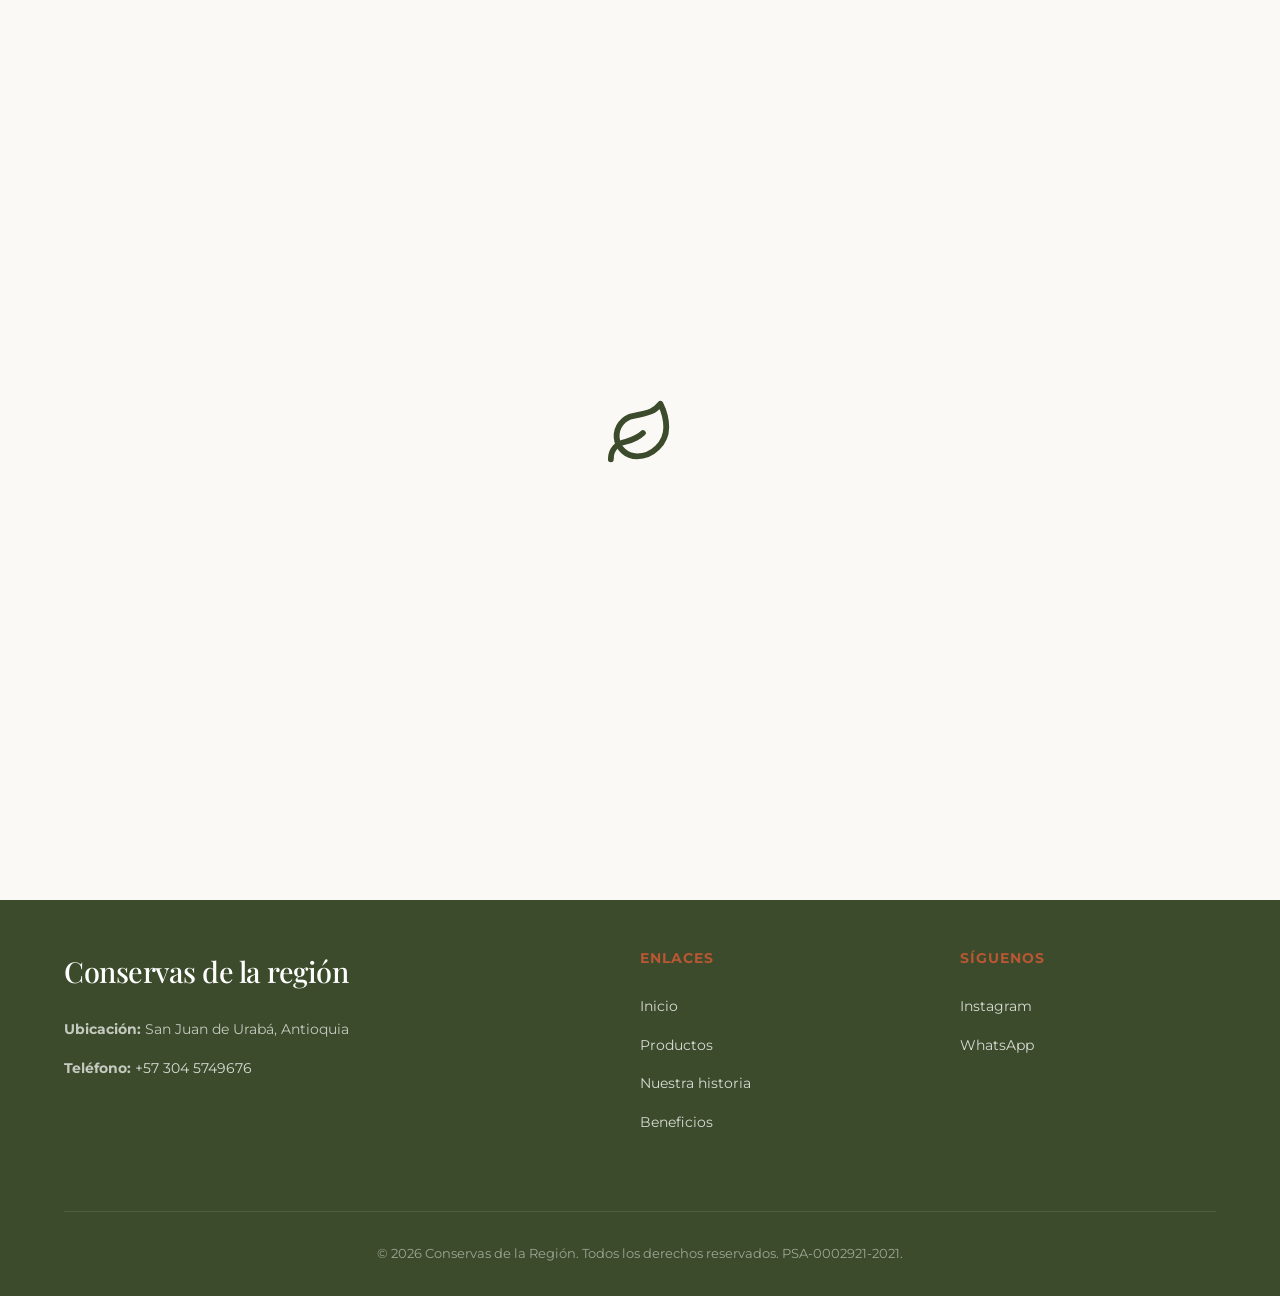
==== beneficios.html @ f10783f2 "Add files via upload" ====
<!DOCTYPE html>
<html lang="es">
<head>
    <meta charset="UTF-8">
    <meta name="viewport" content="width=device-width, initial-scale=1.0">
    <title>Beneficios del Coco | Conservas de la Región</title>
    <link rel="stylesheet" href="src/style.css"> 
    <link rel="icon" href="src/img/logo.png" type="image/png">
</head>
<body class="loading">
    <div id="loader" class="loader-container">
        <svg class="leaf-icon" viewBox="0 0 24 24" fill="none" stroke="currentColor" stroke-width="2" stroke-linecap="round" stroke-linejoin="round">
            <path d="M11 20A7 7 0 0 1 9.8 6.1C15.5 5 17 4.48 19 2c1 2 2 4.18 2 8 0 5.5-4.78 10-10 10Z"></path>
            <path d="M2 21c0-3 1.85-5.36 5.08-6C9.5 14.52 12 13 13 12"></path>
        </svg>
        <div class="loading-dots">
            <span></span>
            <span></span>
            <span></span>
        </div>
    </div>
<header id="header">
    <a href="index.html" class="logo">
        <img src="src/img/logo.png" alt="Logo Conservas" class="logo-img">
    </a>
    <div class="menu-toggle" id="mobile-menu">
        <span class="bar"></span>
        <span class="bar"></span>
        <span class="bar"></span>
    </div>
    <nav class="nav-menu">
        <ul>
            <li><a href="index.html">Inicio</a></li>
            <li><a href="catalogo.html">Productos</a></li>
            <li><a href="nosotros.html">Nuestra historia</a></li>
            <li><a href="beneficios.html" class="activo">Beneficios</a></li>
        </ul>
    </nav>
</header>

<section class="beneficios-bento fade-in" style="padding: 10rem 5% 6rem; background-color: var(--bg-principal);">
    <div class="cabecera-beneficios" style="text-align: center; max-width: 800px; margin: 0 auto 4rem;">
        <h1 class="seccion-titulo" style="font-size: 3rem; color: var(--verde-botanico);">Los Beneficios del Coco</h1>
        <p style="color: var(--texto-claro); font-size: 1.1rem;">Descubre el poder transformador de nuestra esencia pura. Cada gota de aceite de coco extra virgen está cargada de ácidos grasos y nutrientes que revitalizan tu cuerpo, mente y belleza natural.</p>
    </div>
    
    <div class="bento-grid" style="max-width: 1200px; margin: 0 auto;">
        <div class="bento-item">
            <h3>El Poder del Coco Extra Virgen</h3>
            <p>Más que un ingrediente, es un elixir natural. Nuestro aceite está lleno de ácidos grasos de cadena media que proporcionan energía limpia, mejoran tus niveles de colesterol y transforman tu vitalidad diaria desde la primera cucharada.</p>
        </div>
        
        <div class="bento-item">
            <h3>Claridad y Energía Mental</h3>
            <p>Impulsa tu función cerebral. Sus componentes únicos son una fuente de energía rápida y excelente aliada para la memoria, elevando tu concentración y previniendo el deterioro cognitivo.</p>
        </div>
        
        <div class="bento-item">
            <h3>Escudo Inmunológico</h3>
            <p>Su alta concentración de ácido láurico aumenta tus defensas y ayuda a eliminar bacterias y hongos de forma 100% natural.</p>
        </div>

        <div class="bento-item">
            <h3>Metabolismo Activo</h3>
            <p>Incrementa el gasto energético de tu organismo, acelerando la quema de calorías y apoyando la pérdida de peso.</p>
        </div>
        
        <div class="bento-item">
            <h3>Hidratación Profunda para Piel y Cabello</h3>
            <p>Un secreto de belleza milenario. Úsalo directamente para nutrir, reparar y proteger tu cabello y piel, logrando una textura suave, radiante y libre de químicos. Ideal para untar y mejorar tu estética al instante.</p>
        </div>
    </div>
</section>

<a href="https://wa.me/573045749676" class="whatsapp-float" target="_blank" aria-label="Chat de WhatsApp">
    <svg viewBox="0 0 24 24" width="30" height="30" fill="currentColor">
        <path d="M12.031 6.172c-3.181 0-5.767 2.586-5.768 5.766-.001 1.298.38 2.27 1.019 3.287l-.582 2.128 2.182-.573c.978.58 1.911.928 3.145.929 3.178 0 5.767-2.587 5.768-5.766.001-3.187-2.575-5.77-5.764-5.771zm3.392 8.244c-.144.405-.837.774-1.17.824-.299.045-.677.063-1.092-.125-.327-.149-.976-.36-1.855-1.154-.728-.659-1.218-1.473-1.361-1.716-.144-.244-.015-.376.106-.497.109-.109.24-.28.361-.421.12-.141.16-.242.24-.403.08-.162.04-.305-.02-.426-.06-.121-.54-1.305-.74-1.787-.193-.467-.389-.404-.536-.412-.137-.008-.293-.008-.452-.008-.158 0-.415.06-.632.296-.217.236-.826.808-.826 1.97s.847 2.284.965 2.441c.119.158 1.666 2.544 4.037 3.518.566.232 1.006.37 1.349.474.568.181 1.085.155 1.494.094.461-.069 1.416-.578 1.615-1.139.199-.56.199-1.04.14-1.14-.059-.098-.217-.157-.455-.276z"/>
    </svg>
</a>

<footer>
    <div class="footer-grid">
        <div>
            <a href="index.html" class="logo">Conservas de la región</a>
            <p style="margin-top: 1.5rem; margin-bottom: 0.5rem;"><strong>Ubicación:</strong> San Juan de Urabá, Antioquia</p>
            <p><strong>Teléfono:</strong> <a href="https://wa.me/573045749676" style="color: rgba(255,255,255,0.8); text-decoration: none; transition: color 0.3s;" onmouseover="this.style.color='#FFFFFF'" onmouseout="this.style.color='rgba(255,255,255,0.8)'">+57 304 5749676</a></p>
        </div>
        <div>
            <h4>Enlaces</h4>
            <ul>
                <li><a href="index.html">Inicio</a></li>
                <li><a href="catalogo.html">Productos</a></li>
                <li><a href="nosotros.html">Nuestra historia</a></li>
                <li><a href="beneficios.html" class="activo">Beneficios</a></li>
            </ul>
        </div>
        <div>
            <h4>Síguenos</h4>
            <ul>
                <li><a href="https://www.instagram.com/conservasdelaregion">Instagram</a></li>
                <li><a href="https://wa.me/573045749676">WhatsApp</a></li>
            </ul>
        </div>
    </div>
    <div class="footer-bottom">
        <p>© 2026 Conservas de la Región. Todos los derechos reservados. PSA-0002921-2021.</p>
    </div>
</footer>

<script src="src/app.js"></script>
</body>
</html>
---- src/style.css ----
@import url('https://fonts.googleapis.com/css2?family=Montserrat:wght@300;400;500&family=Playfair+Display:ital,wght@0,400;0,500;0,600;1,400&display=swap');
:root { --bg-principal: #FBF9F6; --texto-oscuro: #2A2C24; --texto-claro: #6B6D64; --verde-botanico: #3C4B2B; --terracota: #B85733; --borde-suave: #E8E5DF; --blanco: #FFFFFF; --font-titulos: 'Playfair Display', serif; --font-textos: 'Montserrat', sans-serif; }
* { margin: 0; padding: 0; box-sizing: border-box; }
body { font-family: var(--font-textos); background-color: var(--bg-principal); color: var(--texto-oscuro); line-height: 1.6; overflow-x: hidden; -webkit-font-smoothing: antialiased; }
body.loading { overflow: hidden; }
.loader-container { position: fixed; top: 0; left: 0; width: 100vw; height: 100vh; background-color: var(--bg-principal); display: flex; flex-direction: column; justify-content: center; align-items: center; z-index: 9999; transition: opacity 0.8s ease, visibility 0.8s ease; }
.loader-container.oculto { opacity: 0; visibility: hidden; }
.leaf-icon { width: 70px; height: 70px; color: var(--verde-botanico); margin-bottom: 25px; animation: flotar 2s ease-in-out infinite; }
.loading-dots { display: flex; gap: 8px; }
.loading-dots span { width: 10px; height: 10px; background-color: var(--verde-botanico); border-radius: 50%; animation: rebotar 1.4s infinite ease-in-out both; }
.loading-dots span:nth-child(1) { animation-delay: -0.32s; }
.loading-dots span:nth-child(2) { animation-delay: -0.16s; }
@keyframes flotar { 0%, 100% { transform: translateY(0); } 50% { transform: translateY(-10px); } }
@keyframes rebotar { 0%, 80%, 100% { transform: scale(0); } 40% { transform: scale(1); } }
h1, h2, h3, .logo { font-family: var(--font-titulos); font-weight: 500; }
.seccion-titulo { font-size: 2.5rem; color: var(--texto-oscuro); margin-bottom: 1rem; }
header { padding: 1.5rem 5%; display: flex; justify-content: space-between; align-items: center; position: fixed; width: 100%; top: 0; z-index: 1000; transition: background 0.4s ease, padding 0.4s ease; }
header.scrolled { background-color: rgba(251, 249, 246, 0.98); backdrop-filter: blur(10px); border-bottom: 1px solid var(--borde-suave); padding: 1rem 5%; }
.logo { font-size: 1.8rem; color: var(--verde-botanico); text-decoration: none; letter-spacing: -0.5px; position: relative; z-index: 1001; display: flex; align-items: center; gap: 10px; }
.logo-img { height: 80px; width: auto; object-fit: contain; }
.menu-toggle { display: none; flex-direction: column; cursor: pointer; z-index: 1001; }
.menu-toggle .bar { width: 25px; height: 2px; background-color: var(--verde-botanico); margin: 4px 0; transition: all 0.3s ease; }
nav ul { list-style: none; display: flex; gap: 2.5rem; }
nav a { text-decoration: none; color: var(--texto-oscuro); font-size: 0.8rem; font-weight: 500; text-transform: uppercase; letter-spacing: 1px; transition: color 0.3s; }
nav a:hover, nav a.activo { color: var(--terracota); }
.hero { height: 100vh; display: flex; align-items: center; padding: 0 5%; position: relative; }
.hero-bg { position: absolute; top: 0; left: 0; width: 100%; height: 100%; z-index: -1; overflow: hidden; }
.hero-bg::after { content: ''; position: absolute; top: 0; left: 0; width: 100%; height: 100%; background: linear-gradient(to right, rgba(251, 249, 246, 0.95) 0%, rgba(251, 249, 246, 0.6) 50%, transparent 100%); }
.hero-contenido { max-width: 600px; position: relative; z-index: 1; margin-top: 4rem; }
.badge { display: block; font-size: 0.75rem; text-transform: uppercase; letter-spacing: 2px; color: var(--terracota); margin-bottom: 1rem; font-weight: 500; }
.hero h1 { font-size: 4.5rem; line-height: 1.1; margin-bottom: 1.5rem; color: var(--verde-botanico); }
.hero h1 span { font-style: italic; color: var(--terracota); }
.hero p { font-size: 1.1rem; color: var(--texto-claro); margin-bottom: 2.5rem; max-width: 450px; }
.btn { display: inline-flex; justify-content: center; align-items: center; padding: 14px 35px; text-decoration: none; font-size: 0.85rem; text-transform: uppercase; letter-spacing: 1px; font-weight: 500; cursor: pointer; transition: all 0.4s ease; border-radius: 2px; }
.btn-primario { background-color: var(--verde-botanico); color: var(--blanco); border: 1px solid var(--verde-botanico); }
.btn-primario:hover { background-color: transparent; color: var(--verde-botanico); }
.btn-secundario { background-color: transparent; color: var(--texto-oscuro); border: 1px solid var(--texto-oscuro); }
.btn-secundario:hover { background-color: var(--texto-oscuro); color: var(--blanco); }
.btn-link { color: var(--terracota); text-decoration: none; font-size: 0.9rem; font-weight: 500; border-bottom: 1px solid transparent; transition: border-color 0.3s; }
.btn-link:hover { border-bottom-color: var(--terracota); }
.beneficios { padding: 6rem 5%; border-bottom: 1px solid var(--borde-suave); }
.contenedor-beneficios { display: grid; grid-template-columns: repeat(auto-fit, minmax(250px, 1fr)); gap: 4rem; max-width: 1200px; margin: 0 auto; }
.beneficio-card span { display: block; font-family: var(--font-titulos); font-size: 2rem; color: var(--terracota); opacity: 0.5; margin-bottom: 1rem; }
.beneficio-card h3 { margin-bottom: 1rem; font-size: 1.3rem; }
.beneficio-card p { color: var(--texto-claro); font-size: 0.95rem; }
.filosofia { padding: 8rem 5%; }
.filosofia-grid { display: grid; grid-template-columns: 0.8fr 1.2fr; gap: 6rem; align-items: center; max-width: 1200px; margin: 0 auto; }
.filosofia-img { position: relative; width: 100%; aspect-ratio: 16/9; border-radius: 8px; overflow: hidden; }
.filosofia-img .about-slide { position: absolute; top: 0; left: 0; width: 100%; height: 100%; object-fit: cover; opacity: 0; transition: opacity 0.8s ease-in-out; }
.filosofia-img .about-slide.active { opacity: 1; z-index: 1; }
.filosofia-texto p { color: var(--texto-claro); margin-bottom: 2rem; font-size: 1.05rem; }
.historia-tradicion { padding: 4rem 5% 6rem; background-color: var(--bg-principal); }
.carousel-wrapper { position: relative; max-width: 1000px; margin: 0 auto; border-radius: 16px; overflow: hidden; box-shadow: 0 20px 40px rgba(0,0,0,0.08); }
.carousel-track-container { position: relative; overflow: hidden; }
.carousel-track { padding: 0; margin: 0; list-style: none; display: flex; transition: transform 0.6s cubic-bezier(0.25, 0.46, 0.45, 0.94); }
.carousel-slide { min-width: 100%; }
.carousel-slide img { width: 100%; height: auto; display: block; object-fit: contain; }
.carousel-btn { position: absolute; top: 50%; transform: translateY(-50%); background: rgba(255,255,255,0.8); border: none; width: 45px; height: 45px; border-radius: 50%; display: flex; justify-content: center; align-items: center; cursor: pointer; color: var(--verde-botanico); z-index: 10; transition: background 0.3s, transform 0.3s; padding: 0; }
.carousel-btn:hover { background: var(--blanco); transform: translateY(-50%) scale(1.1); }
.carousel-btn svg { width: 20px; height: 20px; }
.carousel-btn.btn-izq { left: 20px; }
.carousel-btn.btn-der { right: 20px; }
.carousel-nav { position: absolute; bottom: 20px; left: 50%; transform: translateX(-50%); display: flex; gap: 10px; z-index: 10; }
.carousel-dot { border: none; width: 12px; height: 12px; border-radius: 50%; background: rgba(255,255,255,0.5); cursor: pointer; transition: background 0.3s, transform 0.3s; }
.carousel-dot.current-dot { background: var(--terracota); transform: scale(1.2); }
.beneficios-modernos { padding: 7rem 5%; background-color: var(--blanco); position: relative; }
.cabecera-beneficios { text-align: center; max-width: 800px; margin: 0 auto 4rem; }
.subtitulo-beneficios { color: var(--terracota); font-family: var(--font-titulos); font-size: 1.3rem; font-style: italic; margin-top: -0.5rem; }
.lista-beneficios { list-style: none; }
.lista-beneficios li { position: relative; padding-left: 1.5rem; margin-bottom: 1rem; color: var(--texto-oscuro); font-size: 0.95rem; }
.lista-beneficios li::before { content: '✓'; position: absolute; left: 0; color: var(--verde-botanico); font-weight: bold; }
.beneficios-grid { display: grid; grid-template-columns: repeat(auto-fit, minmax(300px, 1fr)); gap: 2.5rem; max-width: 1200px; margin: 0 auto; }
.beneficio-item-normal { background: var(--bg-principal); padding: 3rem 2rem; border-radius: 16px; text-align: center; transition: transform 0.4s ease, box-shadow 0.4s ease, border-color 0.4s ease; border: 1px solid var(--borde-suave); position: relative; overflow: hidden; z-index: 1; }
.beneficio-item-normal:hover { transform: translateY(-10px); box-shadow: 0 20px 40px rgba(60, 75, 43, 0.08); border-color: rgba(184, 87, 51, 0.3); }
.beneficio-item-normal::before { content: ''; position: absolute; top: 0; left: 0; width: 100%; height: 4px; background-color: var(--terracota); transform: scaleX(0); transform-origin: left; transition: transform 0.4s ease; z-index: -1; }
.beneficio-item-normal:hover::before { transform: scaleX(1); }
.icono-beneficio { width: 80px; height: 80px; background-color: var(--blanco); border-radius: 50%; display: flex; align-items: center; justify-content: center; margin: 0 auto 1.5rem; color: var(--verde-botanico); box-shadow: 0 8px 20px rgba(0,0,0,0.04); transition: color 0.4s ease, background-color 0.4s ease, transform 0.4s ease; }
.icono-beneficio svg { width: 35px; height: 35px; }
.beneficio-item-normal:hover .icono-beneficio { background-color: var(--verde-botanico); color: var(--blanco); transform: scale(1.1); }
.beneficio-item-normal h3 { color: var(--verde-botanico); margin-bottom: 1rem; font-size: 1.4rem; }
.beneficio-item-normal p { color: var(--texto-claro); font-size: 0.95rem; line-height: 1.7; }
.video-demostracion { padding: 6rem 5%; background-color: var(--bg-principal); }
.demo-grid { display: grid; grid-template-columns: 1fr 1.2fr; gap: 5rem; align-items: center; max-width: 1200px; margin: 0 auto; }
.demo-texto p { color: var(--texto-claro); font-size: 1.05rem; }
.demo-video-wrapper { position: relative; border-radius: 12px; overflow: hidden; box-shadow: 0 15px 35px rgba(0,0,0,0.1); width: 100%; }
.demo-video-wrapper video { width: 100%; height: auto; display: block; }
.ubicacion-grid { display: grid; grid-template-columns: 1fr 1fr; gap: 4rem; align-items: center; max-width: 1200px; margin: 0 auto; }
.ubicacion-video { border-radius: 12px; overflow: hidden; box-shadow: 0 15px 35px rgba(0,0,0,0.1); width: 100%; aspect-ratio: 4/3; }
.ubicacion-video video { width: 100%; height: 100%; object-fit: cover; display: block; }
.destacados { padding: 6rem 5% 8rem; background-color: var(--blanco); }
.cabecera-seccion { display: flex; justify-content: space-between; align-items: flex-end; margin-bottom: 4rem; max-width: 1200px; margin-inline: auto; flex-wrap: wrap; gap: 1rem; }
.grid-productos { display: flex; flex-wrap: wrap; justify-content: center; gap: 3rem; max-width: 1200px; margin: 0 auto; }
.card-producto { flex: 1 1 280px; max-width: 320px; background: var(--blanco); border-radius: 12px; box-shadow: 0 8px 24px rgba(0,0,0,0.06); overflow: hidden; transition: transform 0.4s ease, box-shadow 0.4s ease; text-align: center; display: flex; flex-direction: column; }
.card-producto:hover { transform: translateY(-10px); box-shadow: 0 15px 35px rgba(0,0,0,0.12); }
.img-container { display: block; position: relative; aspect-ratio: 4/5; overflow: hidden; background-color: #f4f4f4; cursor: pointer; width: 100%; }
.img-container img { width: 100%; height: 100%; object-fit: cover; transition: transform 0.8s cubic-bezier(0.25, 0.46, 0.45, 0.94); }
.hover-add { position: absolute; bottom: 0; left: 0; width: 100%; background: rgba(255,255,255,0.95); padding: 15px; font-size: 0.85rem; text-transform: uppercase; letter-spacing: 1px; font-weight: 600; transform: translateY(100%); transition: transform 0.4s ease; color: var(--texto-oscuro); backdrop-filter: blur(5px); }
.card-producto:hover .img-container img { transform: scale(1.08); }
.card-producto:hover .hover-add { transform: translateY(0); }
.info-producto { padding: 1.8rem 1.5rem; flex-grow: 1; display: flex; flex-direction: column; justify-content: center; }
.info-producto h3 { font-size: 1.2rem; margin-bottom: 0.5rem; line-height: 1.3; }
.precio { color: var(--texto-claro); font-size: 0.95rem; font-weight: 500; }
footer { background-color: var(--verde-botanico); color: var(--blanco); padding: 6rem 5% 2rem; }
.footer-grid { display: grid; grid-template-columns: 2fr 1fr 1fr; gap: 4rem; max-width: 1200px; margin: 0 auto 4rem; }
.footer-grid p { color: rgba(255,255,255,0.7); font-size: 0.9rem; max-width: 300px; margin-top: 1rem; }
.footer-grid h4 { font-family: var(--font-textos); text-transform: uppercase; letter-spacing: 1px; font-size: 0.85rem; margin-bottom: 1.5rem; color: var(--terracota); }
.footer-grid ul { list-style: none; }
.footer-grid ul li { margin-bottom: 0.8rem; }
.footer-grid ul a { color: rgba(255,255,255,0.8); text-decoration: none; font-size: 0.9rem; transition: color 0.3s; }
.footer-grid ul a:hover { color: var(--blanco); }
.footer-bottom { text-align: center; border-top: 1px solid rgba(255,255,255,0.1); padding-top: 2rem; font-size: 0.8rem; color: rgba(255,255,255,0.5); }
.footer-grid .logo { color: var(--blanco); }
.whatsapp-float { position: fixed; bottom: 30px; right: 30px; background-color: #25d366; color: #FFF; border-radius: 50%; width: 55px; height: 55px; display: flex; align-items: center; justify-content: center; box-shadow: 0 10px 20px rgba(37, 211, 102, 0.2); z-index: 999; transition: transform 0.3s ease; }
.whatsapp-float:hover { transform: translateY(-5px); }
.cart-float { position: fixed; bottom: 95px; right: 30px; background-color: var(--texto-oscuro); color: #FFF; border-radius: 50%; width: 55px; height: 55px; display: flex; align-items: center; justify-content: center; box-shadow: 0 10px 20px rgba(0, 0, 0, 0.15); z-index: 999; cursor: pointer; transition: transform 0.3s ease; }
.cart-float:hover { transform: translateY(-5px); }
.cart-badge { position: absolute; top: -5px; right: -5px; background-color: var(--terracota); color: white; font-size: 0.75rem; font-weight: bold; width: 22px; height: 22px; border-radius: 50%; display: flex; justify-content: center; align-items: center; }
.fade-in { opacity: 0; transform: translateY(20px); transition: opacity 1s ease-out, transform 1s ease-out; }
.fade-in.visible { opacity: 1; transform: translateY(0); }
.modal-overlay { position: fixed; top: 0; left: 0; width: 100vw; height: 100vh; background-color: rgba(42, 44, 36, 0.8); display: flex; justify-content: center; align-items: center; z-index: 2000; opacity: 0; visibility: hidden; transition: all 0.4s ease; padding: 15px; }
.modal-overlay.activo { opacity: 1; visibility: visible; }
.modal-content { background-color: var(--blanco); width: 100%; max-width: 900px; border-radius: 12px; position: relative; overflow: hidden; transform: translateY(20px); transition: transform 0.4s ease; display: flex; flex-direction: column; max-height: 90vh; }
.modal-overlay.activo .modal-content { transform: translateY(0); }
.close-modal { position: absolute; top: 15px; right: 20px; font-size: 2rem; cursor: pointer; color: var(--texto-claro); z-index: 10; line-height: 1; background: rgba(255,255,255,0.8); width: 35px; height: 35px; border-radius: 50%; display: flex; align-items: center; justify-content: center; }
.modal-grid { display: grid; grid-template-columns: 1fr 1fr; flex-grow: 1; overflow-y: auto; }
.carousel-container { position: relative; background: #f4f4f4; display: flex; align-items: center; justify-content: center; aspect-ratio: 1/1; width: 100%; }
.carousel-container img { width: 100%; height: 100%; object-fit: cover; }
.carousel-container .carousel-btn { position: absolute; top: 50%; transform: translateY(-50%); background: rgba(255,255,255,0.9); border: none; font-size: 1.5rem; cursor: pointer; width: 45px; height: 45px; border-radius: 50%; display: flex; justify-content: center; align-items: center; color: var(--texto-oscuro); transition: all 0.3s ease; box-shadow: 0 4px 10px rgba(0,0,0,0.1); padding: 0; z-index: 10; }
.carousel-container .carousel-btn:hover { background: var(--blanco); transform: translateY(-50%) scale(1.1); }
.carousel-container .carousel-btn.prev { left: 15px; }
.carousel-container .carousel-btn.next { right: 15px; }
.modal-info { padding: 3rem; display: flex; flex-direction: column; justify-content: center; }
.modal-info h2 { font-size: 2rem; color: var(--verde-botanico); margin-bottom: 1rem; }
.modal-info p { color: var(--texto-claro); margin-bottom: 2rem; }
.modal-acciones { display: flex; gap: 1rem; flex-wrap: wrap; }
.modal-acciones .btn { flex: 1 1 auto; text-align: center; justify-content: center; white-space: nowrap; }
.cart-sidebar { position: fixed; top: 0; right: -100%; width: 100%; max-width: 400px; height: 100vh; background-color: var(--bg-principal); z-index: 2001; box-shadow: -5px 0 15px rgba(0,0,0,0.1); transition: right 0.4s cubic-bezier(0.25, 0.46, 0.45, 0.94); display: flex; flex-direction: column; }
.cart-sidebar.activo { right: 0; }
.cart-header { padding: 2rem; border-bottom: 1px solid var(--borde-suave); display: flex; justify-content: space-between; align-items: center; }
.cart-header h3 { font-family: var(--font-titulos); font-size: 1.5rem; color: var(--verde-botanico); }
.close-cart { font-size: 2rem; cursor: pointer; color: var(--texto-claro); }
.cart-items { padding: 2rem; flex-grow: 1; overflow-y: auto; }
.cart-item { display: flex; align-items: center; gap: 15px; margin-bottom: 1.5rem; border-bottom: 1px solid var(--borde-suave); padding-bottom: 1rem; }
.cart-item img { width: 60px; height: 60px; object-fit: cover; border-radius: 8px; }
.cart-item-info { width: 100%; }
.cart-item-info h4 { font-size: 0.9rem; margin-bottom: 5px; }
.cart-item-info span { color: var(--texto-claro); font-size: 0.8rem; }
.qty-controls { display: flex; align-items: center; gap: 10px; margin-top: 5px; }
.qty-btn { background-color: var(--borde-suave); border: none; border-radius: 4px; width: 25px; height: 25px; display: flex; justify-content: center; align-items: center; cursor: pointer; font-size: 1rem; color: var(--texto-oscuro); transition: background 0.3s; }
.qty-btn:hover { background: var(--terracota); color: white; }
.remove-item { color: var(--terracota); font-size: 0.8rem; cursor: pointer; border: none; background: none; margin-top: 5px; text-decoration: underline; }
.cart-footer { padding: 2rem; border-top: 1px solid var(--borde-suave); background: white; }
@media (max-width: 900px) { .filosofia-grid, .ubicacion-grid { grid-template-columns: 1fr; gap: 3rem; } .footer-grid { grid-template-columns: 1fr; gap: 3rem; text-align: center; } .footer-grid p { margin: 1rem auto 0; } .demo-grid { grid-template-columns: 1fr; gap: 3rem; } }
@media (max-width: 768px) { .menu-toggle { display: flex; } .nav-menu { position: fixed; top: 0; right: -100%; width: 100%; height: 100vh; background-color: var(--bg-principal); display: flex; flex-direction: column; justify-content: center; align-items: center; transition: 0.4s ease; z-index: 1000; } .nav-menu.active { right: 0; } nav ul { flex-direction: column; text-align: center; gap: 2rem; } nav a { font-size: 1.5rem; } .menu-toggle.active .bar:nth-child(1) { transform: translateY(6px) rotate(45deg); } .menu-toggle.active .bar:nth-child(2) { opacity: 0; } .menu-toggle.active .bar:nth-child(3) { transform: translateY(-6px) rotate(-45deg); } .hero { padding: 0 5%; } .hero h1 { font-size: 2.8rem; } .hero-bg::after { background: linear-gradient(to bottom, rgba(251, 249, 246, 0.95) 0%, rgba(251, 249, 246, 0.8) 100%); } .hero-contenido { margin-top: 0; text-align: center; display: flex; flex-direction: column; align-items: center; } .hero p { margin: 0 auto 2rem; } .seccion-titulo { font-size: 2rem; } .filosofia, .beneficios, .destacados, .beneficios-modernos, .historia-tradicion, .video-demostracion, .ubicacion { padding: 4rem 5%; } .grid-productos { grid-template-columns: 1fr; gap: 2rem; } .cabecera-seccion { flex-direction: column; align-items: center; text-align: center; } .modal-grid { grid-template-columns: 1fr; display: flex; flex-direction: column; } .modal-info { padding: 1.5rem; } .modal-info h2 { font-size: 1.5rem; margin-bottom: 0.5rem; } .modal-info p { margin-bottom: 1.5rem; font-size: 0.9rem; } .modal-acciones { flex-direction: column; width: 100%; } .modal-acciones .btn { width: 100%; margin-bottom: 0.5rem; } .whatsapp-float { bottom: 20px; right: 15px; width: 50px; height: 50px; } .cart-float { bottom: 80px; right: 15px; width: 50px; height: 50px; } .cart-sidebar { max-width: 100%; } .cart-header, .cart-footer, .cart-items { padding: 1.5rem; } .beneficios-grid { gap: 1.5rem; } .beneficio-item-normal { padding: 2.5rem 1.5rem; } }
.historia-interactiva { padding: 6rem 5%; background-color: var(--bg-principal); overflow: hidden; }
.timeline { position: relative; max-width: 1000px; margin: 0 auto; padding: 2rem 0; }
.timeline::before { content: ''; position: absolute; width: 2px; background-color: var(--borde-suave); top: 0; bottom: 0; left: 50%; transform: translateX(-50%); }
.timeline-item { padding: 10px 40px; position: relative; width: 50%; box-sizing: border-box; margin-bottom: 3rem; }
.timeline-item:nth-child(odd) { left: 0; }
.timeline-item:nth-child(even) { left: 50%; }
.timeline-dot { position: absolute; width: 20px; height: 20px; background-color: var(--terracota); border-radius: 50%; top: 30px; z-index: 1; transition: transform .4s ease, box-shadow .4s ease; }
.timeline-item:nth-child(odd) .timeline-dot { right: -10px; }
.timeline-item:nth-child(even) .timeline-dot { left: -10px; }
.timeline-item:hover .timeline-dot { transform: scale(1.5); box-shadow: 0 0 15px rgba(184,87,51,.5); }
.historia-card { background-color: var(--blanco); padding: 2.5rem; border-radius: 12px; box-shadow: 0 8px 24px rgba(0,0,0,.06); position: relative; transition: transform .5s cubic-bezier(.25,.46,.45,.94), box-shadow .5s ease; transform-style: preserve-3d; will-change: transform; }
.historia-card::before { content: ''; position: absolute; top: 0; left: 0; right: 0; bottom: 0; border-radius: 12px; border: 1px solid var(--verde-botanico); opacity: 0; transition: opacity .4s ease, transform .4s ease; transform: scale(.95); pointer-events: none; }
.historia-card:hover { box-shadow: 0 15px 35px rgba(60,75,43,.12); }
.historia-card:hover::before { opacity: .2; transform: scale(1); }
.historia-card .anio { display: inline-block; font-family: var(--font-titulos); color: var(--terracota); font-size: 1.2rem; font-style: italic; margin-bottom: .5rem; transform: translateZ(20px); }
.historia-card h3 { font-size: 1.8rem; color: var(--verde-botanico); margin-bottom: 1rem; transform: translateZ(30px); }
.historia-card p { color: var(--texto-claro); font-size: 1rem; transform: translateZ(15px); }
@media screen and (max-width: 768px) { .timeline::before { left: 20px; } .timeline-item { width: 100%; padding-left: 60px; padding-right: 0; left: 0!important; } .timeline-item:nth-child(even), .timeline-item:nth-child(odd) { text-align: left; } .timeline-dot, .timeline-item:nth-child(odd) .timeline-dot, .timeline-item:nth-child(even) .timeline-dot { left: 10px; right: auto; } }
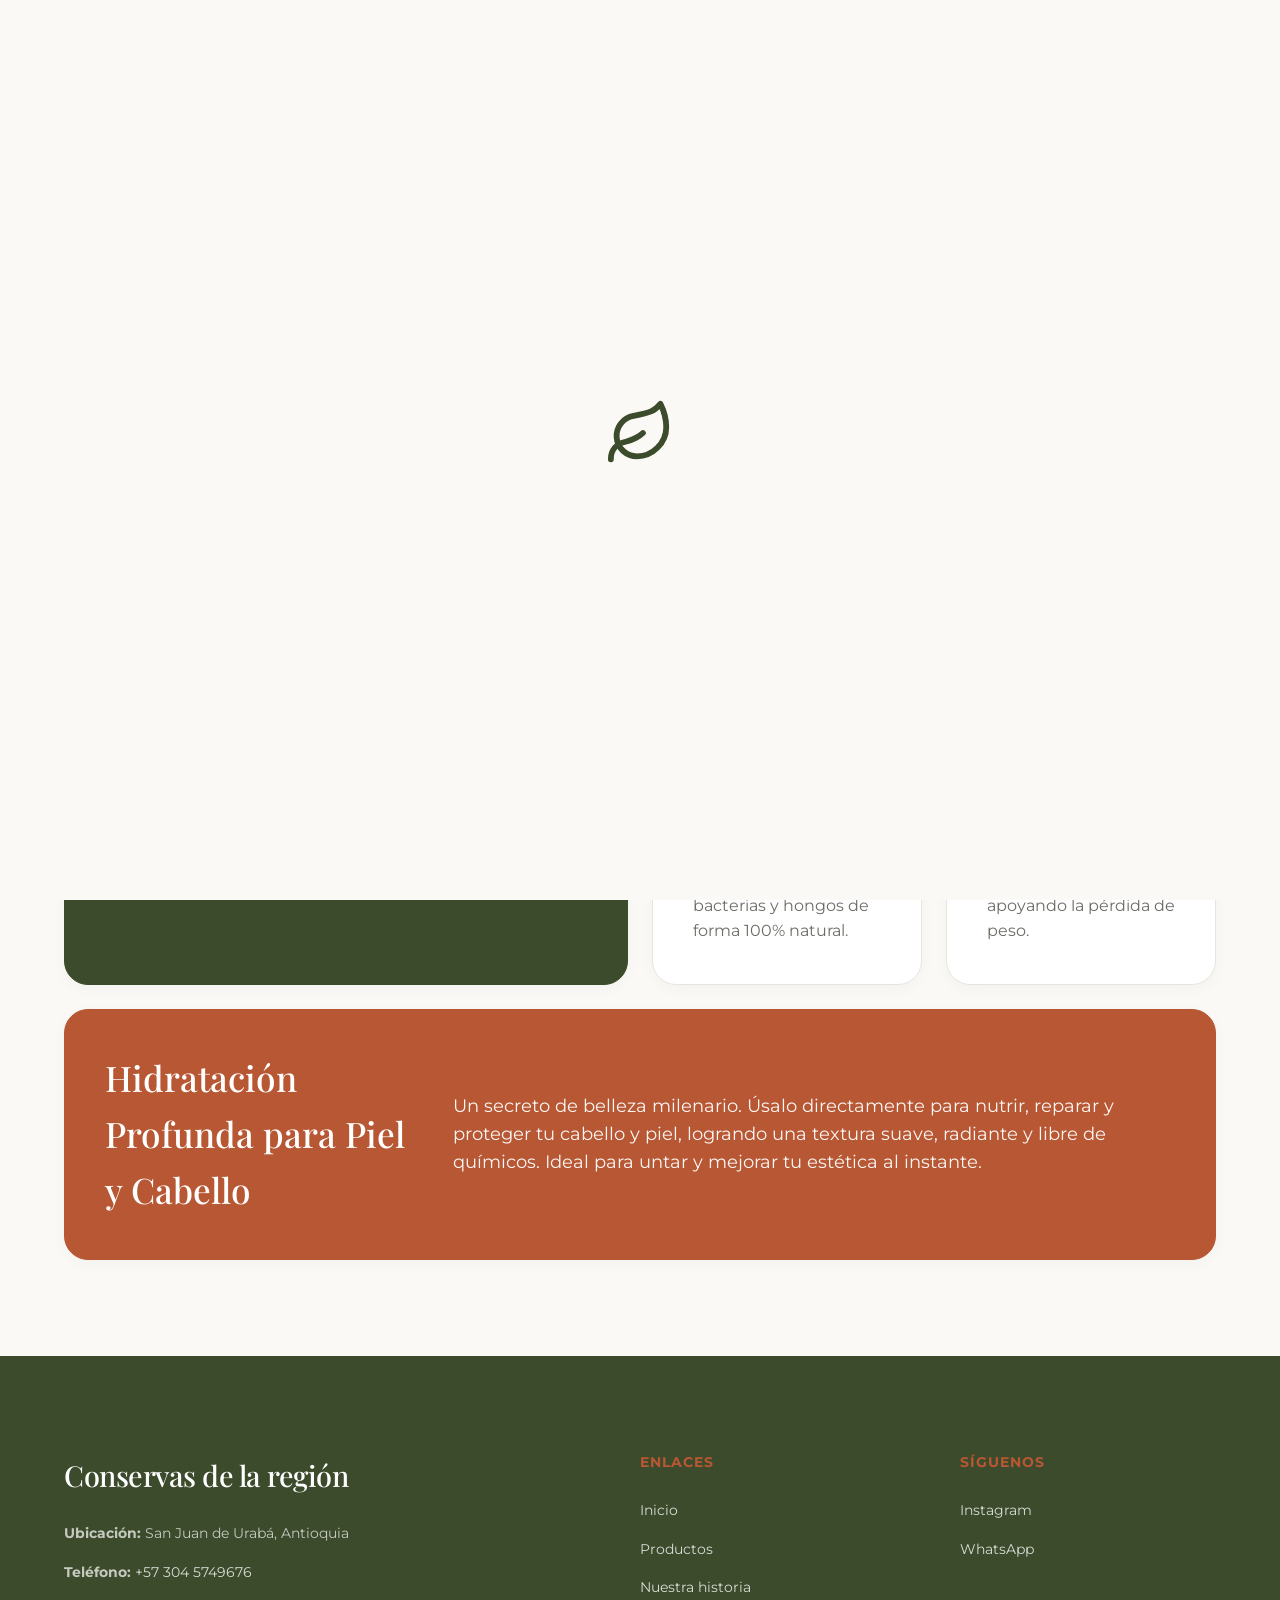
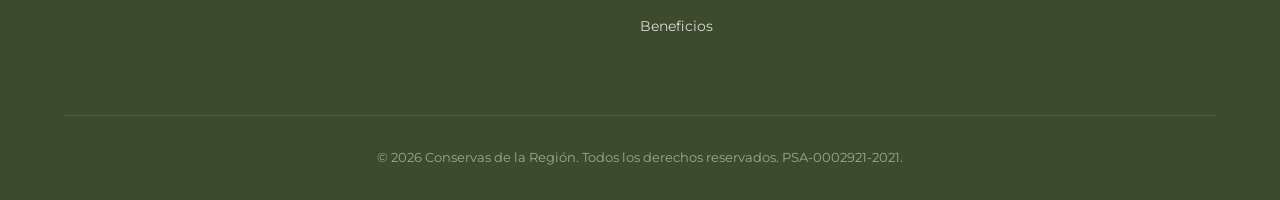
==== commit f94e1efb: "Update beneficios.html" ====
--- a/beneficios.html
+++ b/beneficios.html
@@ -41,7 +41,7 @@
 <section class="beneficios-bento fade-in" style="padding: 10rem 5% 6rem; background-color: var(--bg-principal);">
     <div class="cabecera-beneficios" style="text-align: center; max-width: 800px; margin: 0 auto 4rem;">
         <h1 class="seccion-titulo" style="font-size: 3rem; color: var(--verde-botanico);">Los Beneficios del Coco</h1>
-        <p style="color: var(--texto-claro); font-size: 1.1rem;">Descubre el poder transformador de nuestra esencia pura. Cada gota de aceite de coco extra virgen está cargada de ácidos grasos y nutrientes que revitalizan tu cuerpo, mente y belleza natural.</p>
+        <p style="color: var(--texto-claro); font-size: 1.1rem;">Descubre el poder transformador de nuestra esencia pura. Cada gota de aceite de coco virgen está cargada de ácidos grasos y nutrientes que revitalizan tu cuerpo, mente y belleza natural.</p>
     </div>
     
     <div class="bento-grid" style="max-width: 1200px; margin: 0 auto;">
@@ -109,4 +109,4 @@
 
 <script src="src/app.js"></script>
 </body>
-</html>+</html>
--- a/src/style.css
+++ b/src/style.css
@@ -170,3 +170,128 @@
 .historia-card h3 { font-size: 1.8rem; color: var(--verde-botanico); margin-bottom: 1rem; transform: translateZ(30px); }
 .historia-card p { color: var(--texto-claro); font-size: 1rem; transform: translateZ(15px); }
 @media screen and (max-width: 768px) { .timeline::before { left: 20px; } .timeline-item { width: 100%; padding-left: 60px; padding-right: 0; left: 0!important; } .timeline-item:nth-child(even), .timeline-item:nth-child(odd) { text-align: left; } .timeline-dot, .timeline-item:nth-child(odd) .timeline-dot, .timeline-item:nth-child(even) .timeline-dot { left: 10px; right: auto; } }
+
+.bento-grid {
+    display: grid;
+    grid-template-columns: repeat(4, 1fr);
+    grid-auto-rows: minmax(200px, auto);
+    gap: 1.5rem;
+}
+
+.bento-item {
+    background: var(--blanco);
+    border-radius: 24px;
+    padding: 2.5rem;
+    display: flex;
+    flex-direction: column;
+    justify-content: center;
+    box-shadow: 0 4px 15px rgba(0,0,0,0.03);
+    border: 1px solid var(--borde-suave);
+    transition: transform 0.4s ease, border-color 0.4s ease, box-shadow 0.4s ease;
+    overflow: hidden;
+    position: relative;
+}
+
+.bento-item:hover {
+    transform: translateY(-8px);
+    border-color: var(--terracota);
+    box-shadow: 0 15px 35px rgba(184, 87, 51, 0.08);
+}
+
+.bento-item h3 {
+    color: var(--terracota);
+    margin-bottom: 1rem;
+    font-size: 1.4rem;
+    font-family: var(--font-titulos);
+    z-index: 2;
+}
+
+.bento-item p {
+    color: var(--texto-claro);
+    font-size: 1rem;
+    line-height: 1.6;
+    z-index: 2;
+}
+
+.bento-item:nth-child(1) { 
+    grid-column: span 2; 
+    grid-row: span 2; 
+    background: var(--verde-botanico); 
+    border-color: var(--verde-botanico);
+}
+.bento-item:nth-child(1) h3 { 
+    color: var(--blanco); 
+    font-size: 2.5rem; 
+}
+.bento-item:nth-child(1) p { 
+    color: rgba(255,255,255,0.85); 
+    font-size: 1.15rem; 
+}
+
+.bento-item:nth-child(2) { 
+    grid-column: span 2; 
+}
+
+.bento-item:nth-child(3) { 
+    grid-column: span 1; 
+}
+
+.bento-item:nth-child(4) { 
+    grid-column: span 1; 
+}
+
+.bento-item:nth-child(5) { 
+    grid-column: span 4; 
+    background: var(--terracota);
+    border-color: var(--terracota);
+    flex-direction: row;
+    align-items: center;
+    justify-content: space-between;
+    gap: 3rem;
+}
+.bento-item:nth-child(5) h3 { 
+    color: var(--blanco); 
+    margin-bottom: 0;
+    font-size: 2.2rem;
+    flex-shrink: 0;
+    max-width: 300px;
+}
+.bento-item:nth-child(5) p { 
+    color: rgba(255,255,255,0.95); 
+    margin: 0;
+    font-size: 1.1rem;
+}
+
+@media (max-width: 900px) {
+    .bento-grid { 
+        grid-template-columns: 1fr 1fr; 
+    }
+    .bento-item:nth-child(1) { 
+        grid-column: span 2; 
+        grid-row: span 1; 
+    }
+    .bento-item:nth-child(2) { 
+        grid-column: span 2; 
+    }
+    .bento-item:nth-child(5) { 
+        grid-column: span 2; 
+        flex-direction: column;
+        text-align: left;
+        gap: 1.5rem;
+    }
+    .bento-item:nth-child(5) h3 {
+        max-width: 100%;
+    }
+}
+
+@media (max-width: 600px) {
+    .bento-grid { 
+        grid-template-columns: 1fr; 
+    }
+    .bento-item { 
+        grid-column: span 1 !important; 
+    }
+    .bento-item:nth-child(5) {
+        text-align: center;
+    }
+}
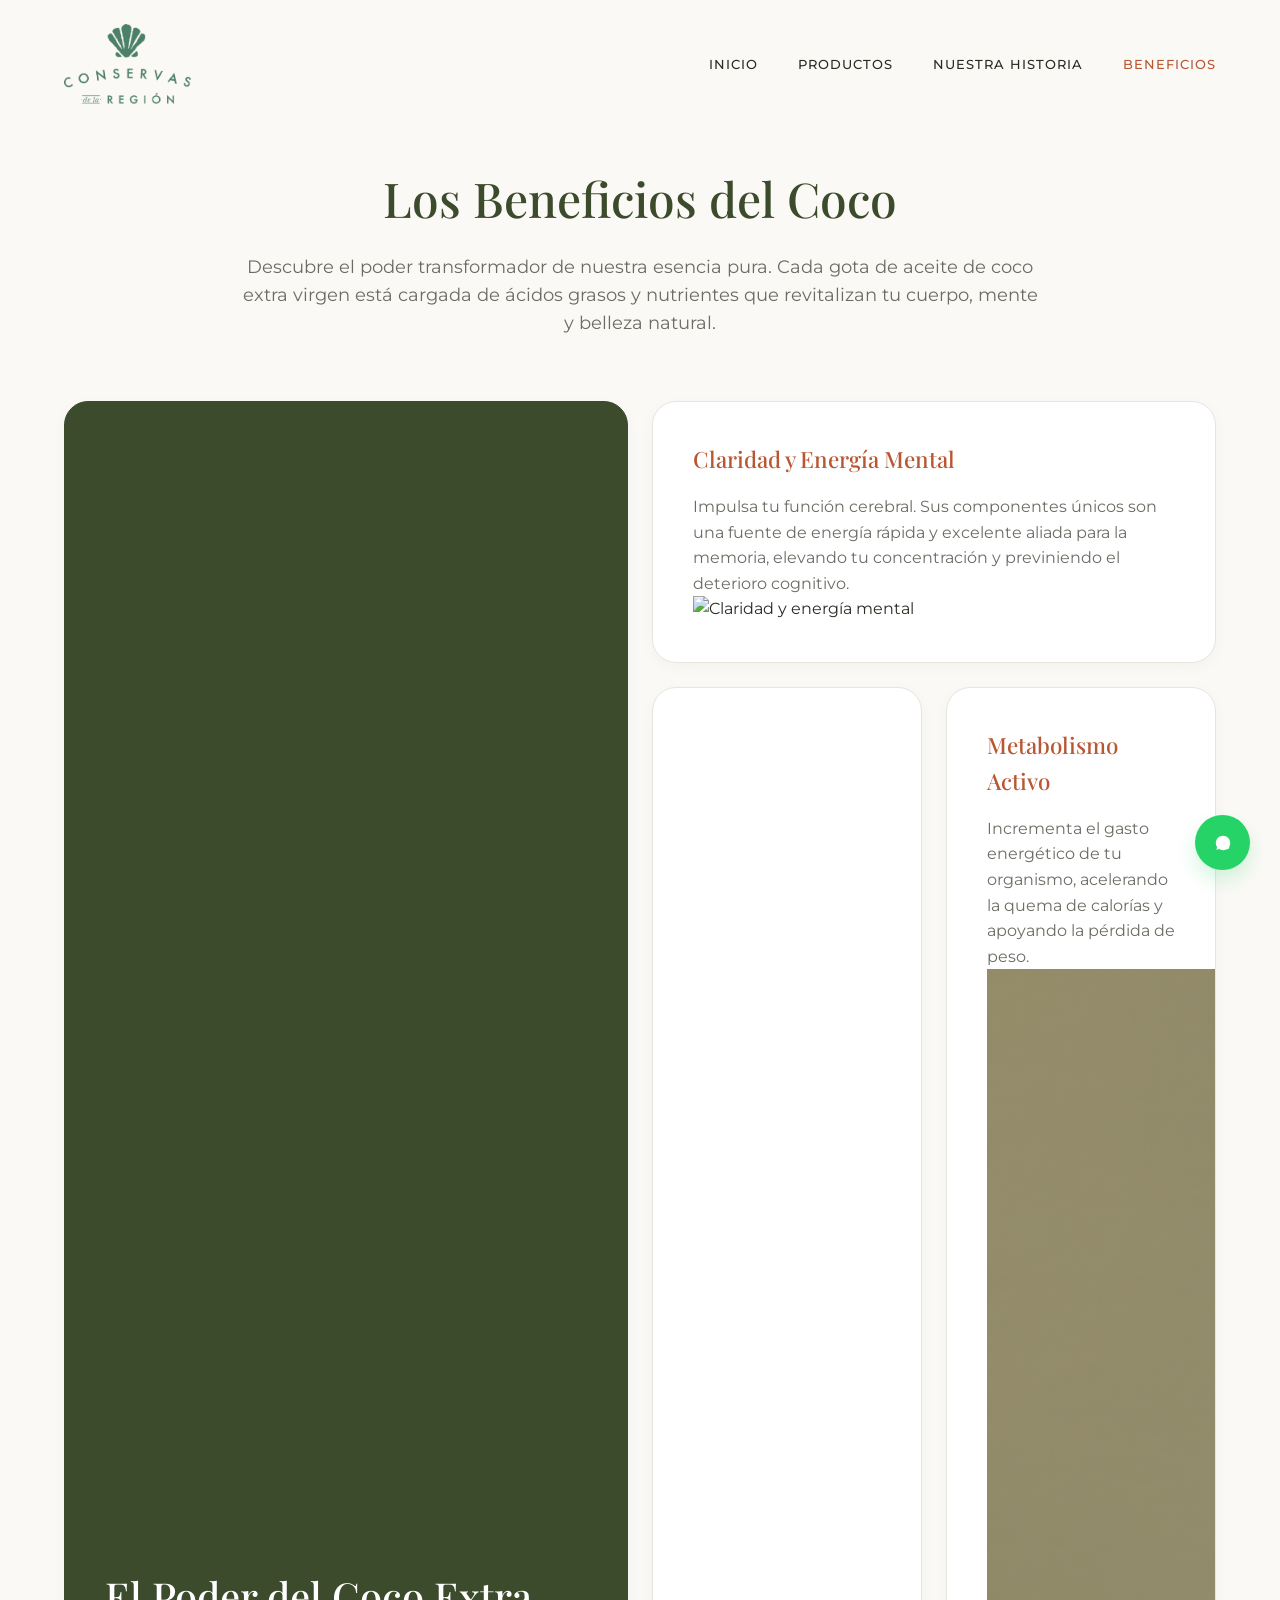
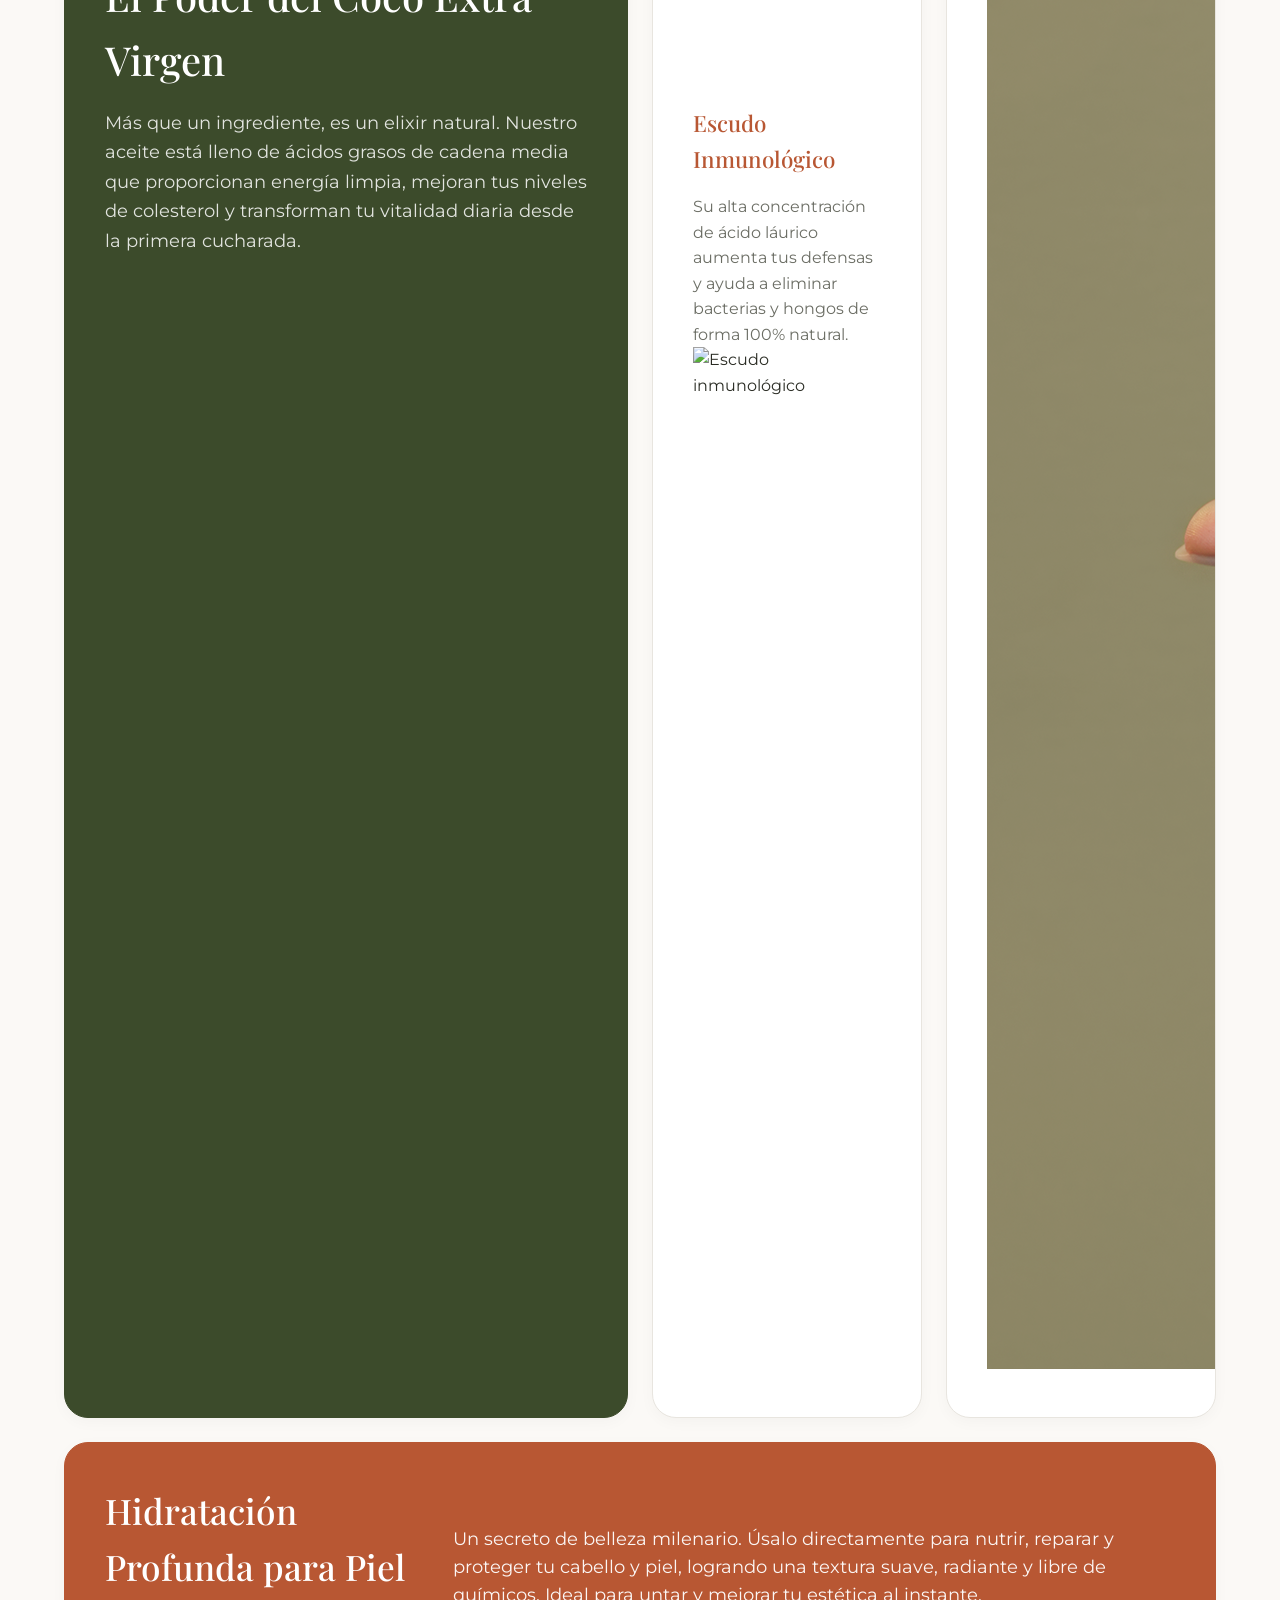
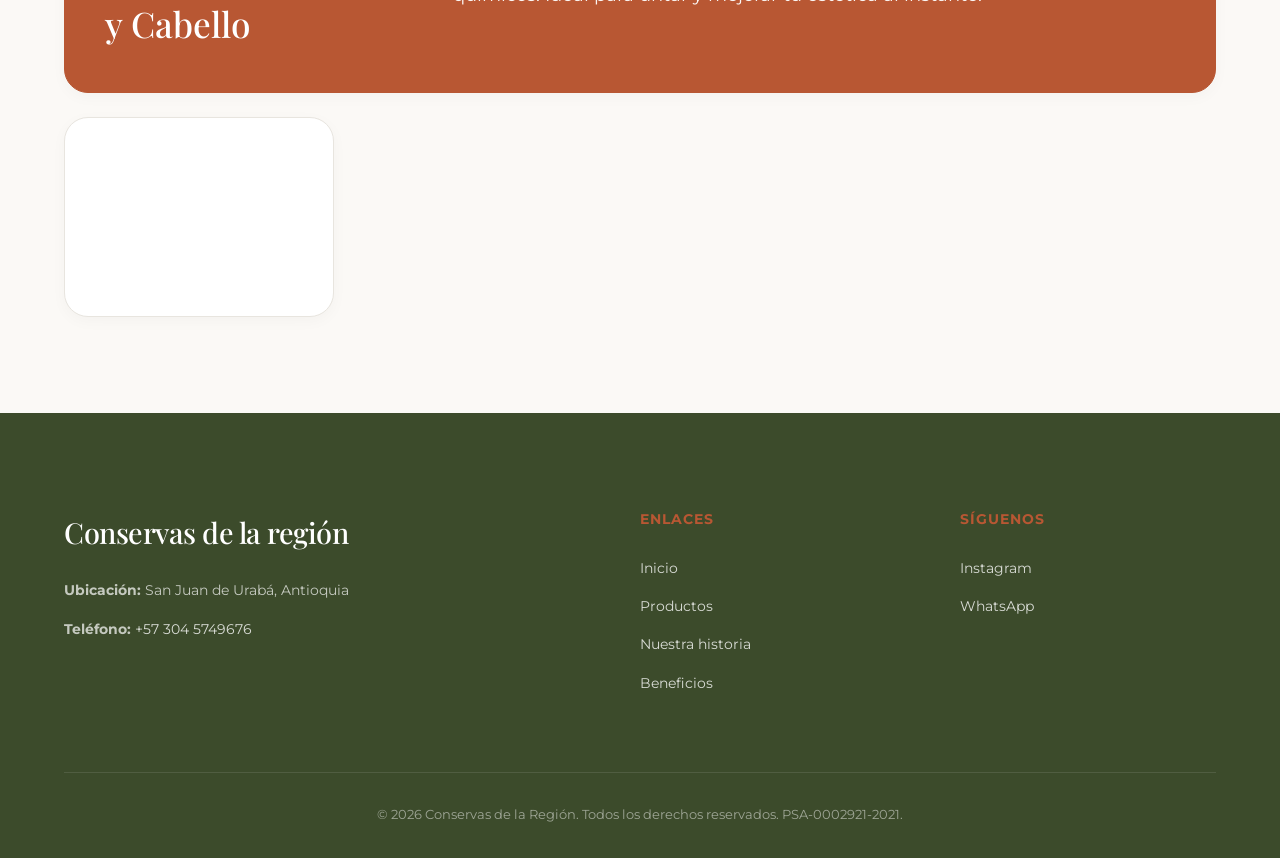
==== commit caecae0d: "Update beneficios.html" ====
--- a/beneficios.html
+++ b/beneficios.html
@@ -41,34 +41,55 @@
 <section class="beneficios-bento fade-in" style="padding: 10rem 5% 6rem; background-color: var(--bg-principal);">
     <div class="cabecera-beneficios" style="text-align: center; max-width: 800px; margin: 0 auto 4rem;">
         <h1 class="seccion-titulo" style="font-size: 3rem; color: var(--verde-botanico);">Los Beneficios del Coco</h1>
-        <p style="color: var(--texto-claro); font-size: 1.1rem;">Descubre el poder transformador de nuestra esencia pura. Cada gota de aceite de coco virgen está cargada de ácidos grasos y nutrientes que revitalizan tu cuerpo, mente y belleza natural.</p>
+        <p style="color: var(--texto-claro); font-size: 1.1rem;">Descubre el poder transformador de nuestra esencia pura. Cada gota de aceite de coco extra virgen está cargada de ácidos grasos y nutrientes que revitalizan tu cuerpo, mente y belleza natural.</p>
     </div>
     
     <div class="bento-grid" style="max-width: 1200px; margin: 0 auto;">
+        
         <div class="bento-item">
             <h3>El Poder del Coco Extra Virgen</h3>
             <p>Más que un ingrediente, es un elixir natural. Nuestro aceite está lleno de ácidos grasos de cadena media que proporcionan energía limpia, mejoran tus niveles de colesterol y transforman tu vitalidad diaria desde la primera cucharada.</p>
         </div>
         
-        <div class="bento-item">
-            <h3>Claridad y Energía Mental</h3>
-            <p>Impulsa tu función cerebral. Sus componentes únicos son una fuente de energía rápida y excelente aliada para la memoria, elevando tu concentración y previniendo el deterioro cognitivo.</p>
+        <div class="bento-item con-imagen">
+            <div class="bento-texto">
+                <h3>Claridad y Energía Mental</h3>
+                <p>Impulsa tu función cerebral. Sus componentes únicos son una fuente de energía rápida y excelente aliada para la memoria, elevando tu concentración y previniendo el deterioro cognitivo.</p>
+            </div>
+            <div class="bento-img-container">
+                <img src="src/img/beneficio1.jpg" alt="Claridad y energía mental">
+            </div>
         </div>
         
-        <div class="bento-item">
-            <h3>Escudo Inmunológico</h3>
-            <p>Su alta concentración de ácido láurico aumenta tus defensas y ayuda a eliminar bacterias y hongos de forma 100% natural.</p>
+        <div class="bento-item con-imagen">
+            <div class="bento-texto">
+                <h3>Escudo Inmunológico</h3>
+                <p>Su alta concentración de ácido láurico aumenta tus defensas y ayuda a eliminar bacterias y hongos de forma 100% natural.</p>
+            </div>
+            <div class="bento-img-container">
+                <img src="src/img/beneficio2.jpg" alt="Escudo inmunológico">
+            </div>
         </div>
 
-        <div class="bento-item">
-            <h3>Metabolismo Activo</h3>
-            <p>Incrementa el gasto energético de tu organismo, acelerando la quema de calorías y apoyando la pérdida de peso.</p>
+        <div class="bento-item con-imagen">
+            <div class="bento-texto">
+                <h3>Metabolismo Activo</h3>
+                <p>Incrementa el gasto energético de tu organismo, acelerando la quema de calorías y apoyando la pérdida de peso.</p>
+            </div>
+            <div class="bento-img-container">
+                <img src="src/img/demostración4-aceite-coco-231mL.png" alt="Metabolismo activo">
+            </div>
         </div>
         
         <div class="bento-item">
             <h3>Hidratación Profunda para Piel y Cabello</h3>
             <p>Un secreto de belleza milenario. Úsalo directamente para nutrir, reparar y proteger tu cabello y piel, logrando una textura suave, radiante y libre de químicos. Ideal para untar y mejorar tu estética al instante.</p>
         </div>
+
+        <div class="bento-item">
+            <video src="src/video/beneficio.mp4" autoplay loop muted playsinline></video>
+        </div>
+        
     </div>
 </section>
 
